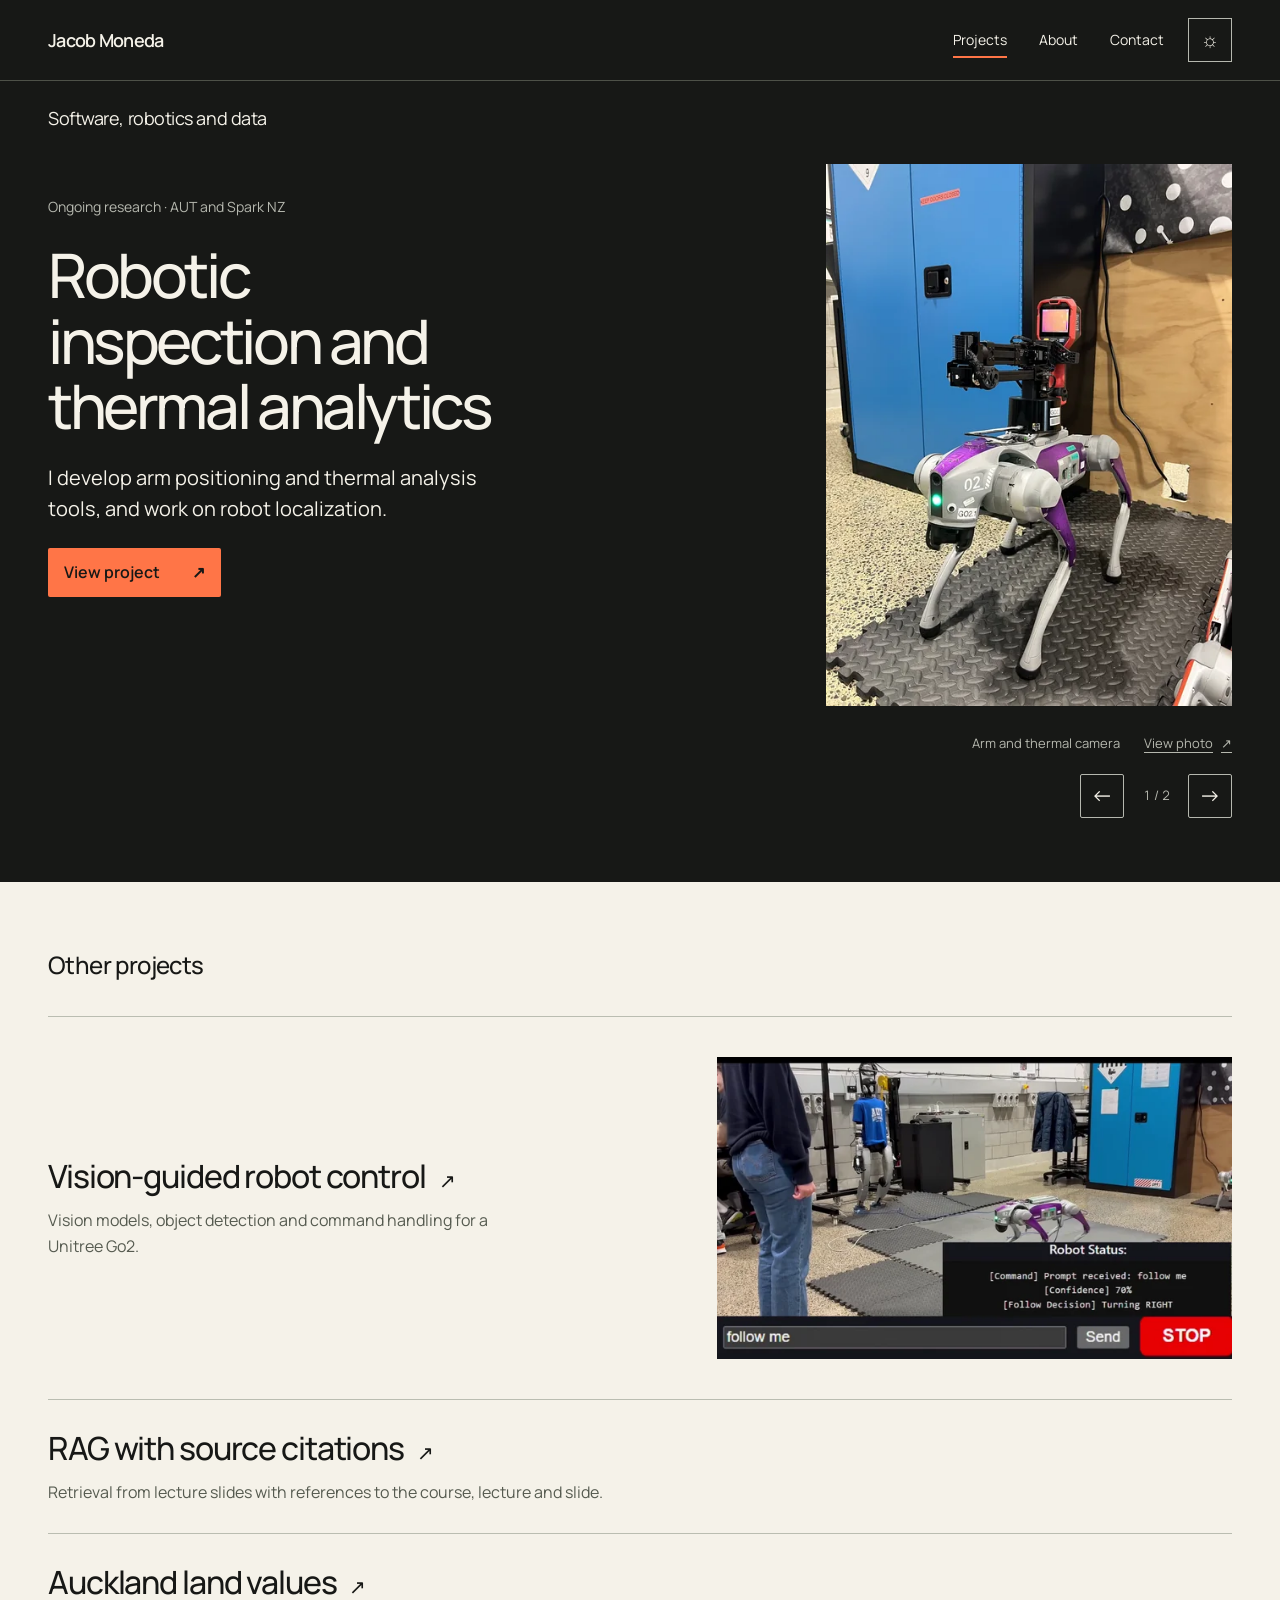
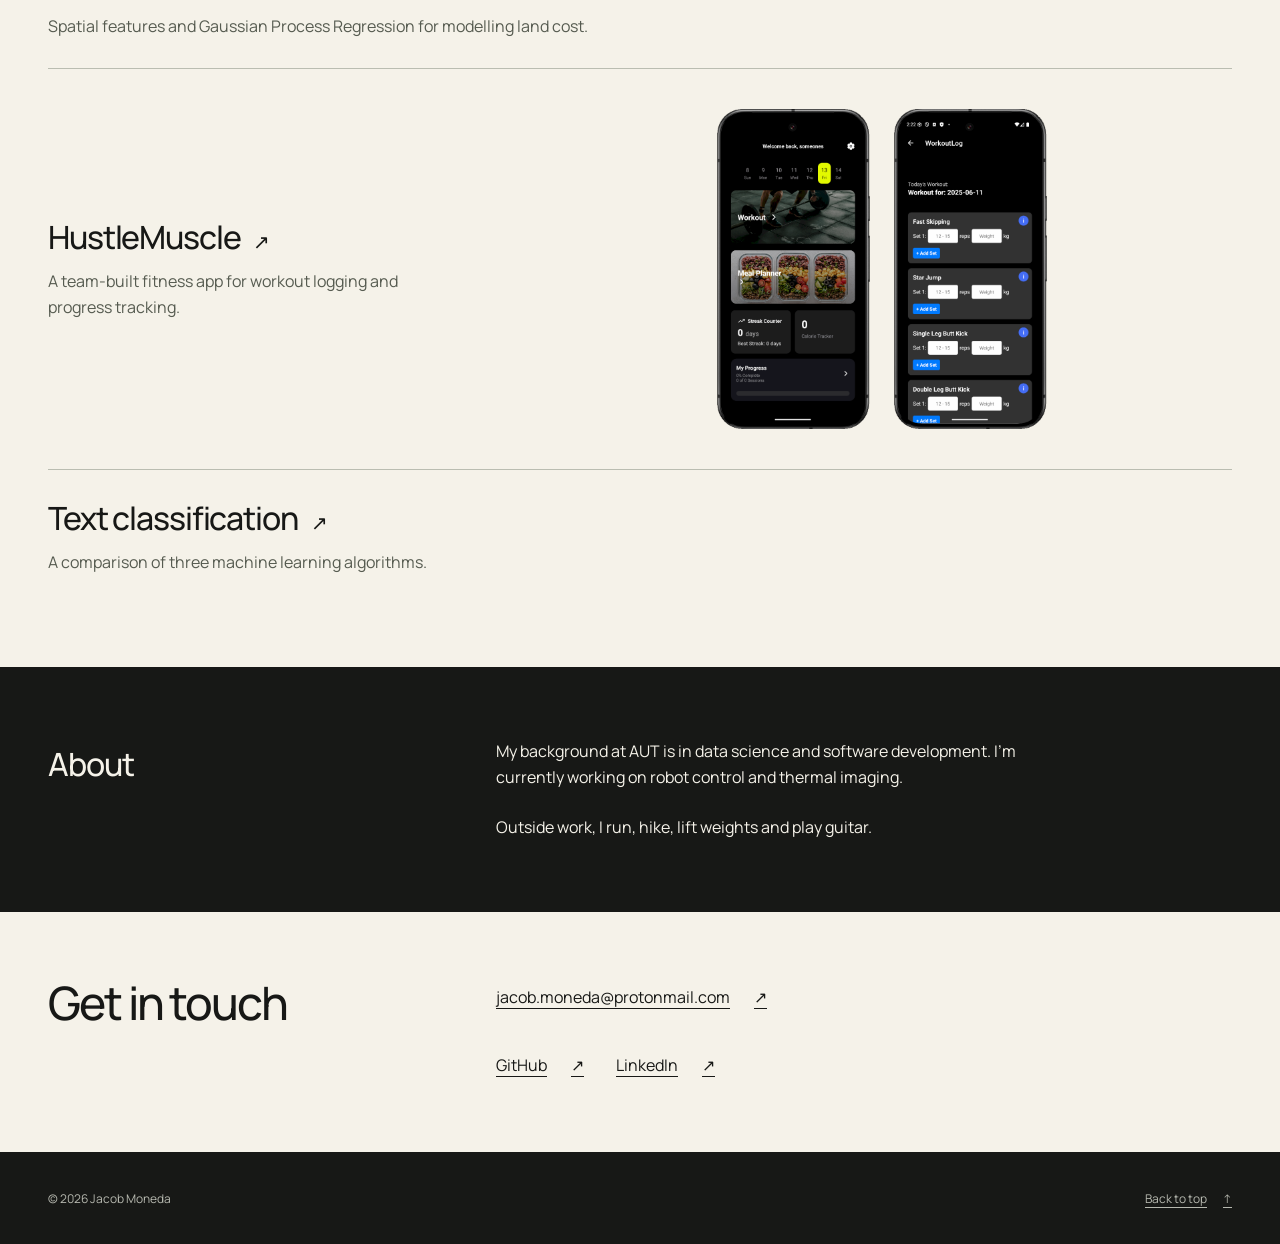
==== src/index.html @ bce5ed6e "major overhaul" ====
<!doctype html>
<html lang="en-NZ">
<head>
  <meta charset="utf-8">
  <meta name="viewport" content="width=device-width, initial-scale=1">
  <meta name="description" content="Selected projects by Jacob Moneda in software development, robotics, computer vision, AI and spatial data science.">
  <meta name="robots" content="noindex, nofollow">
  <meta name="theme-color" content="#171816">
  <meta property="og:title" content="Jacob Moneda — Selected projects">
  <meta property="og:description" content="Software, robotics, AI and data science. Projects and the engineering behind them.">
  <meta property="og:type" content="website">
  <title>Jacob Moneda | Software, Robotics and AI</title>
  <link rel="icon" href="favicon.svg" type="image/svg+xml">
  <link rel="preconnect" href="https://fonts.googleapis.com">
  <link rel="preconnect" href="https://fonts.gstatic.com" crossorigin>
  <link href="https://fonts.googleapis.com/css2?family=Manrope:wght@400;500;600;700&display=swap" rel="stylesheet">
  <link rel="stylesheet" href="styles.css?v=phase06-1">
  <script src="script.js?v=phase06-1" defer></script>
</head>
<body class="homepage">
  <a class="skip-link" href="#main">Skip to content</a>
  <header class="site-header"><div class="wrap header-inner">
    <a class="wordmark" href="#intro" aria-label="Jacob Moneda, back to introduction">Jacob Moneda</a>
    <nav aria-label="Main navigation"><a href="#projects" data-nav="projects" aria-current="location">Projects</a><a href="#about" data-nav="about">About</a><a href="#contact" data-nav="contact">Contact</a></nav>
  </div></header>
  <main id="main">
    <section class="intro wrap" id="intro" aria-labelledby="identity">
      <h1 class="sr-only" id="identity">Jacob Moneda</h1>
      <p class="intro-copy">Software, robotics and data</p>
    </section>
    <section id="projects" aria-labelledby="work-title">
      <h2 class="sr-only" id="work-title">Selected projects</h2>
      <article class="featured-project wrap" id="project-thermal-inspection" aria-labelledby="thermal-title">
        <div class="featured-copy">
          <p class="project-context">Ongoing research · AUT and Spark NZ</p>
          <h3 id="thermal-title">Robotic inspection and thermal analytics</h3>
          <p class="featured-description">I develop arm positioning and thermal analysis tools, and work on robot localization.</p>
          <a class="button" href="projects/thermal-inspection.html">View project <span aria-hidden="true">↗</span></a>
        </div>
        <div class="media-carousel featured-gallery" data-carousel role="region" aria-label="Robotic inspection media">
          <div class="carousel-slides" id="thermal-slides">
            <figure class="carousel-slide" data-slide data-slide-name="Inspection setup">
              <div class="carousel-frame"><img src="assets/images/thermal-setup-960.webp" srcset="assets/images/thermal-setup-480.webp 480w, assets/images/thermal-setup-960.webp 960w, assets/images/thermal-setup-1440.webp 1440w" sizes="(max-width: 720px) calc(100vw - 48px), 480px" width="960" height="1280" fetchpriority="high" decoding="async" draggable="false" alt="Unitree Go2 with an articulated arm holding a thermal camera in the lab"></div>
              <figcaption><span>Arm and thermal camera</span><a href="assets/images/thermal-setup-1440.webp">View photo <span aria-hidden="true">↗</span></a></figcaption>
            </figure>
            <figure class="carousel-slide" data-slide data-slide-name="Thermal image analysis">
              <div class="carousel-frame"><img src="assets/images/thermal-analysis.webp" width="816" height="630" loading="lazy" decoding="async" draggable="false" alt="Thermal processing app with temperature statistics, an RGB image and its thermal heatmap"></div>
              <figcaption><span>Thermal image analysis</span><a href="https://thermal-image-processing.streamlit.app/">Open app <span aria-hidden="true">↗</span></a></figcaption>
            </figure>
          </div>
          <div class="carousel-controls" data-carousel-controls hidden><button type="button" data-previous aria-label="Previous media" aria-controls="thermal-slides"><span aria-hidden="true">←</span></button><p data-position aria-live="polite" aria-atomic="true">1 / 2</p><button type="button" data-next aria-label="Next media" aria-controls="thermal-slides"><span aria-hidden="true">→</span></button></div>
        </div>
      </article>
      <section class="selected-list light-section" aria-labelledby="other-work-title"><div class="wrap">
        <h2 id="other-work-title">Other projects</h2>
        <article class="selected-project" id="project-robot-dog"><div><h3><a href="projects/robot-dog.html">Vision-guided robot control <span aria-hidden="true">↗</span></a></h3><p>Vision models, object detection and command handling for a Unitree Go2.</p></div><a class="project-thumbnail" href="projects/robot-dog.html" aria-label="View the robot control project"><img src="assets/images/go2-demo-640.webp" srcset="assets/images/go2-demo-640.webp 640w, assets/images/go2-demo-1280.webp 1280w" sizes="(max-width: 540px) calc(100vw - 48px), (max-width: 850px) 45vw, 540px" width="640" height="375" loading="lazy" decoding="async" alt="Go2 demonstration with the robot and command interface"></a></article>
        <article class="selected-project text-project" id="project-rag"><div><h3><a href="projects/citation-rag.html">RAG with source citations <span aria-hidden="true">↗</span></a></h3><p>Retrieval from lecture slides with references to the course, lecture and slide.</p></div></article>
        <article class="selected-project text-project" id="project-spatial-model"><div><h3><a href="projects/auckland-land-cost.html">Auckland land values <span aria-hidden="true">↗</span></a></h3><p>Spatial features and Gaussian Process Regression for modelling land cost.</p></div></article>
        <article class="selected-project" id="project-hustlemuscle"><div><h3><a href="projects/hustlemuscle.html">HustleMuscle <span aria-hidden="true">↗</span></a></h3><p>A team-built fitness app for workout logging and progress tracking.</p></div><a class="project-thumbnail phone-thumbnail" href="projects/hustlemuscle.html" aria-label="View the HustleMuscle project"><img src="assets/images/hustlemuscle-home.png" width="458" height="959" loading="lazy" decoding="async" alt="Home Screen in HustleMuscle"><img src="assets/images/hustlemuscle-workout.png" width="463" height="963" loading="lazy" decoding="async" alt="HustleMuscle workout logging screen"></a></article>
        <article class="selected-project text-project" id="project-text-classification"><div><h3><a href="projects/text-classification.html">Text classification <span aria-hidden="true">↗</span></a></h3><p>A comparison of three machine learning algorithms.</p></div></article>
      </div></section>
    </section>
    <section class="about wrap" id="about" aria-labelledby="about-title"><h2 id="about-title">About</h2><div class="about-copy"><p>My background at AUT is in data science and software development. I’m currently working on robot control and thermal imaging.</p><p>Outside work, I run, hike, lift weights and play guitar.</p></div></section>
    <section class="contact light-section" id="contact" aria-labelledby="contact-title"><div class="wrap contact-layout"><h2 id="contact-title">Get in touch</h2><div><a class="text-link contact-email" href="mailto:jacob.moneda@protonmail.com">jacob.moneda@protonmail.com <span aria-hidden="true">↗</span></a><div class="contact-links"><a class="text-link" href="https://github.com/jacobmoneda">GitHub <span aria-hidden="true">↗</span></a><a class="text-link" href="https://www.linkedin.com/in/jacob-moneda-236028252/">LinkedIn <span aria-hidden="true">↗</span></a></div></div></div></section>
  </main>
  <footer class="site-footer wrap"><p>© <span data-year>2026</span> Jacob Moneda</p><a href="#intro">Back to top <span aria-hidden="true">↑</span></a></footer>
</body>
</html>
---- src/styles.css ----
/* Working Exhibition: shared homepage and case-study system. */
:root { color-scheme:dark; --background:#171816; --text:#f5f2e9; --muted:#b6b8af; --surface:#22241f; --border:#4e5148; --accent:#ff7547; --content:1240px; --gutter:48px; --space-section:96px; --ease:cubic-bezier(.22,1,.36,1); --motion-feedback:160ms; --motion-media:200ms; }
:root[data-theme="light"] { color-scheme:light; --background:#f5f2e9; --text:#171816; --muted:#565b50; --surface:#fffdf7; --border:#babdb1; }
:root[data-theme="light"] .light-section { --background:#e8e5dc; --surface:#f5f2e9; }
* { box-sizing:border-box; }
html { scroll-behavior:smooth; scroll-padding-top:104px; }
body { margin:0; background:var(--background); color:var(--text); font-family:'Manrope','Segoe UI',sans-serif; font-size:16px; line-height:1.6; -webkit-font-smoothing:antialiased; }
h1,h2,h3,p,figure,ul,dl,dd { margin:0; }
h1,h2,h3 { font-weight:500; text-wrap:balance; }
p { text-wrap:pretty; }
a { color:inherit; text-decoration-thickness:1px; text-underline-offset:.3em; }
a,button,summary { -webkit-tap-highlight-color:transparent; }
a:focus-visible,button:focus-visible,summary:focus-visible { outline:2px solid currentColor; outline-offset:6px; }
::selection { background:var(--accent); color:#171816; }
img,video { display:block; max-width:100%; height:auto; }
.wrap { width:min(calc(100% - var(--gutter) * 2),var(--content)); margin-inline:auto; }
.sr-only { position:absolute; width:1px; height:1px; padding:0; margin:-1px; overflow:hidden; clip-path:inset(50%); white-space:nowrap; border:0; }
.skip-link { position:fixed; inset:16px auto auto 16px; z-index:100; padding:12px 16px; background:var(--text); color:var(--background); transform:translateY(-200%); }
.skip-link:focus { transform:none; }
.site-header { position:sticky; top:0; z-index:20; background:var(--background); border-bottom:1px solid var(--border); }
.header-inner { min-height:80px; display:flex; align-items:center; justify-content:space-between; gap:24px; }
.site-header.is-compact .header-inner { min-height:56px; }
.wordmark { font-size:18px; font-weight:600; letter-spacing:-.04em; text-decoration:none; }
.header-actions { display:flex; align-items:center; gap:24px; margin-inline-start:auto; }
.site-header nav { display:flex; gap:32px; }
.site-header nav a { position:relative; display:inline-flex; min-height:44px; align-items:center; font-size:14px; text-decoration:none; }
.theme-toggle { display:inline-flex; width:44px; height:44px; align-items:center; justify-content:center; padding:0; border:1px solid var(--border); background:transparent; color:var(--text); font:inherit; cursor:pointer; transition:transform var(--motion-feedback) var(--ease); }
@media (hover:hover) and (pointer:fine) { .theme-toggle:hover { background:var(--surface); } }
.theme-toggle span { font-size:20px; line-height:1; }
.site-header nav a::after { content:''; position:absolute; inset:auto 0 4px; height:2px; background:currentColor; transform:scaleX(0); transform-origin:left; transition:transform var(--motion-feedback) var(--ease); }
@media (hover:hover) and (pointer:fine) { .site-header nav a:hover::after { transform:scaleX(1); } }
.site-header nav a[aria-current]::after { background:var(--accent); transform:scaleX(1); }
.intro { display:grid; grid-template-columns:1.5fr 1fr; gap:80px; padding-block:48px; align-items:end; }
.intro-copy { max-width:42ch; font-size:24px; line-height:1.4; letter-spacing:-.025em; }
.intro-context { max-width:38ch; justify-self:end; color:var(--muted); font-size:14px; }
.eyebrow { font-size:12px; line-height:1.5; font-weight:500; letter-spacing:.08em; text-transform:uppercase; }
.muted { color:var(--muted); }
.work-index { display:flex; gap:24px; align-items:center; justify-content:space-between; padding-block:16px; border-top:1px solid var(--border); border-bottom:1px solid var(--border); }
.project-jumps { display:flex; flex-wrap:wrap; gap:8px 24px; }
.project-jumps a { display:inline-flex; align-items:center; min-height:44px; color:var(--muted); font-size:12px; text-decoration:none; }
@media (hover:hover) and (pointer:fine) { .project-jumps a:hover { color:var(--text); text-decoration:underline; } }
.exhibit { padding-block:var(--space-section); }
.exhibit-lead { padding-top:48px; }
.exhibit-heading { display:flex; justify-content:space-between; align-items:end; gap:40px; margin-bottom:40px; }
.display { font-size:clamp(2.5rem,6.2vw,5.5rem); line-height:1.02; letter-spacing:-.055em; }
.section-display { font-size:clamp(2.125rem,4.7vw,3.75rem); line-height:1.08; letter-spacing:-.05em; }
.exhibit-heading h3,.exhibit-text h3 { margin-top:24px; }
.exhibit h3 a { text-decoration:none; }
@media (hover:hover) and (pointer:fine) { .exhibit h3 a:hover { text-decoration:underline; text-decoration-thickness:2px; text-underline-offset:.1em; } }
.project-role { font-size:14px; line-height:1.6; }
.exhibit-heading > .project-role { padding-bottom:8px; max-width:28ch; }
.media-placeholder { display:flex; flex-direction:column; justify-content:space-between; min-width:0; min-height:320px; background:var(--surface); color:var(--text); border:1px solid var(--border); }
.media-label { display:flex; flex:1; flex-direction:column; justify-content:center; align-items:flex-start; gap:24px; padding:48px; }
.media-label > .eyebrow { color:var(--muted); }
.media-label > p { font-size:36px; line-height:1.15; letter-spacing:-.04em; }
.media-label > .muted { font-size:14px; max-width:35ch; }
.media-wide { min-height:400px; }
.media-wide .media-label { align-items:center; text-align:center; }
figcaption { display:flex; flex-wrap:wrap; justify-content:space-between; gap:8px 24px; font-size:12px; color:var(--muted); padding:16px 24px; border-top:1px solid var(--border); }
.exhibit-description { display:grid; grid-template-columns:1.1fr 1fr; gap:80px; margin-top:32px; }
.project-summary { font-size:24px; line-height:1.4; letter-spacing:-.025em; max-width:42ch; }
.contribution { color:var(--muted); max-width:58ch; }
.contribution > span { display:block; color:var(--text); margin-bottom:8px; font-size:12px; letter-spacing:.08em; text-transform:uppercase; }
.button { display:inline-flex; align-items:center; justify-content:space-between; gap:32px; min-height:48px; padding:12px 16px; margin-top:24px; background:var(--accent); color:#171816; border:0; border-radius:2px; text-decoration:none; font-size:16px; font-weight:600; transition:transform var(--motion-feedback) var(--ease); }
@media (hover:hover) and (pointer:fine) { .button:hover { background:#ff936e; } }
.button:active { transform:translateY(1px); }
.button:focus-visible { outline-color:var(--text); }
.text-link { display:inline-flex; align-items:center; min-height:44px; gap:24px; font-size:16px; }
.text-link span,.button span { transition:transform var(--motion-feedback) var(--ease); }
@media (hover:hover) and (pointer:fine) { .text-link:hover span,.button:hover span { transform:translate(2px,-2px); } }
.exhibit-description .text-link,.exhibit-text .text-link { margin-top:24px; }
.light-section { color-scheme:light; --background:#f5f2e9; --text:#171816; --muted:#565b50; --surface:#e8e5dc; --border:#babdb1; background:var(--background); color:var(--text); }
.exhibit-split { display:grid; grid-template-columns:1fr 1fr; gap:80px; align-items:stretch; }
.exhibit-text .project-summary { margin-top:32px; font-size:20px; }
.exhibit-text .project-role { margin-top:24px; color:var(--muted); }
.exhibit-text .contribution { margin-top:32px; }
.media-tall { min-height:480px; }
.media-pair { display:grid; grid-template-columns:1.15fr 1fr; gap:24px; }
/* Authentic media keeps its full frame; controls do not cover the command UI. */
.project-media { min-width:0; background:transparent; }
.project-media img { width:100%; }
.image-link { display:block; }
.image-link:focus-visible { outline-offset:-4px; }
.video-stage { position:relative; aspect-ratio:1916 / 1124; background:#171816; }
.video-stage > img { width:100%; height:100%; object-fit:contain; }
.video-stage iframe { position:absolute; inset:0; width:100%; height:100%; border:0; }
.demo-media figcaption { display:block; padding:0; border:0; font-size:13px; }
.video-controls { display:flex; flex-wrap:wrap; align-items:center; justify-content:space-between; gap:16px; padding:16px 0; border-bottom:1px solid var(--border); }
.video-play { display:inline-flex; align-items:center; gap:12px; min-height:48px; padding:12px 16px; border:0; border-radius:2px; background:var(--accent); color:#171816; font:600 14px/1.5 'Manrope','Segoe UI',sans-serif; text-decoration:none; cursor:pointer; }
@media (hover:hover) and (pointer:fine) { .video-play:hover { background:#ff936e; } }
.video-play:focus-visible { outline:2px solid var(--text); outline-offset:5px; }
.video-chapters { display:flex; flex-wrap:wrap; gap:0 24px; padding-top:4px; }
.video-chapters a,.video-chapters button { display:inline-flex; flex-wrap:wrap; align-items:center; gap:8px; min-height:44px; padding:8px 0; border:0; background:transparent; color:var(--text); font:inherit; text-decoration:underline; text-underline-offset:5px; cursor:pointer; }
.video-chapters span { color:var(--muted); font-size:12px; }
.video-chapters button[aria-pressed="true"] { text-decoration-color:var(--accent); text-decoration-thickness:3px; }
.video-fallback { display:flex; flex-wrap:wrap; align-items:center; justify-content:space-between; gap:0 16px; }
.video-fallback a { display:inline-flex; align-items:center; min-height:44px; }
.thermal-media { grid-template-columns:minmax(0,5fr) minmax(0,6fr); align-items:start; gap:8.333%; }
.thermal-media .setup-media { max-width:460px; }
.thermal-media .analysis-media { margin-top:96px; }
.thermal-media figcaption { padding:16px 0; font-size:13px; }
.thermal-media figcaption p { flex-basis:100%; margin-top:8px; font-size:16px; line-height:1.6; max-width:46ch; }
.case-copy .project-media { margin-top:32px; }
.case-media-stack .setup-media { max-width:520px; }
.further { padding-block:64px 96px; }
.further h3 { margin-bottom:24px; }
.work-row { display:grid; grid-template-columns:1.5fr 1fr 24px; align-items:baseline; gap:24px; padding-block:24px; border-top:1px solid var(--border); text-decoration:none; }
.work-row:last-child { border-bottom:1px solid var(--border); }
.work-row-title { font-size:30px; letter-spacing:-.035em; }
.work-row > span:nth-child(2) { font-size:14px; color:var(--muted); }
@media (hover:hover) and (pointer:fine) { .work-row:hover .work-row-title { text-decoration:underline; text-decoration-thickness:1px; } }
.about { display:grid; grid-template-columns:1fr 1fr; gap:80px; padding-block:64px 96px; border-top:1px solid var(--border); }
.about h2 { margin-top:24px; }
.about-copy > * + * { margin-top:24px; }
.education { padding-block:24px; border-top:1px solid var(--border); border-bottom:1px solid var(--border); }
.education dt { font-size:12px; text-transform:uppercase; letter-spacing:.08em; margin-bottom:8px; }
.education dd { color:var(--muted); }
.contact { padding-block:80px 48px; }
.contact-grid { display:grid; grid-template-columns:1.5fr 1fr; gap:64px; margin-top:32px; align-items:start; }
.contact-grid h2 { font-size:72px; }
.contact-grid p { max-width:36ch; }
.email-address { margin-top:16px; font-size:14px; overflow-wrap:anywhere; }
.contact-links { display:flex; flex-wrap:wrap; gap:32px; margin-top:64px; }
.site-footer { display:flex; justify-content:space-between; align-items:center; gap:24px; padding-block:24px; color:var(--muted); font-size:12px; }
.site-footer a { display:inline-flex; align-items:center; min-height:44px; gap:16px; }
/* Project pages. */
.case-hero { padding-block:48px 64px; }
.back-link { margin-bottom:40px; }
.case-hero h1 { max-width:16ch; margin-block:24px 32px; font-size:72px; line-height:1.05; letter-spacing:-.06em; }
.case-deck { max-width:55ch; font-size:24px; color:var(--muted); }
.case-meta { display:flex; flex-wrap:wrap; gap:24px 64px; margin-top:40px; }
.case-meta dt { color:var(--muted); font-size:12px; text-transform:uppercase; letter-spacing:.08em; margin-bottom:8px; }
.case-meta dd { max-width:35ch; font-size:14px; }
.case-body { padding-block:64px 80px; }
.case-grid { display:grid; grid-template-columns:1fr 2.3fr; gap:80px; }
.case-contents { align-self:start; position:sticky; top:112px; }
.case-contents p { margin-bottom:16px; }
.case-contents a { display:block; padding-block:12px; color:var(--muted); font-size:14px; }
.case-copy { min-width:0; }
.case-copy section + section { margin-top:64px; padding-top:40px; border-top:1px solid var(--border); }
.case-copy h2 { font-size:30px; line-height:1.2; letter-spacing:-.035em; margin-bottom:24px; }
.case-copy p,.case-copy li { max-width:65ch; }
.case-copy p + p,.case-copy ul { margin-top:16px; }
.case-copy ul { padding-inline-start:24px; }
.case-copy li + li { margin-top:12px; }
.case-copy .media-placeholder { margin-top:32px; min-height:240px; }
.case-copy .media-label > p { font-size:24px; }
.case-note { color:var(--muted); font-size:14px; }
.case-next { display:flex; justify-content:space-between; align-items:end; gap:32px; padding-block:64px; }
.case-next h2 { margin-top:16px; font-size:36px; letter-spacing:-.035em; }
.case-next h2 a { text-decoration:none; }
@media (hover:hover) and (pointer:fine) { .case-next h2 a:hover { text-decoration:underline; } }
@media (max-width:1050px) {
  :root { --gutter:32px; }
  .intro,.exhibit-description,.exhibit-split,.about,.case-grid { gap:40px; }
  .work-index { align-items:start; flex-direction:column; gap:8px; }
  .media-label { padding:32px; }
  .contact-grid { grid-template-columns:1fr 1fr; gap:40px; }
  .contact-grid h2 { font-size:60px; }
}
@media (max-width:720px) {
  :root { --gutter:24px; --space-section:64px; }
  html { scroll-padding-top:100px; }
  .header-inner { min-height:72px; gap:16px; } .header-actions { gap:16px; } .site-header nav { gap:16px; } .wordmark { font-size:16px; }
  .site-header.is-compact .header-inner { min-height:56px; }
  .intro { grid-template-columns:1fr; gap:24px; padding-block:32px; }
  .intro-copy { font-size:20px; } .intro-context { justify-self:start; max-width:48ch; } .desktop-break { display:none; }
  .exhibit-heading { display:block; margin-bottom:32px; } .exhibit-heading > .project-role { margin-top:24px; max-width:none; }
  .exhibit-description,.exhibit-split,.media-pair,.about,.contact-grid,.case-grid { grid-template-columns:1fr; gap:32px; }
  .project-summary,.case-deck { font-size:20px; }
  .media-wide,.media-tall { min-height:320px; } .media-label { padding:32px 24px; } .media-label > p { font-size:30px; }
  .work-row { grid-template-columns:1fr 24px; gap:8px 16px; } .work-row > span:nth-child(2) { grid-row:2; } .work-row > span:last-child { grid-column:2; grid-row:1; } .work-row-title { font-size:24px; }
  .further,.about { padding-block:48px 64px; } .contact { padding-block:64px 32px; } .contact-grid h2 { font-size:60px; } .contact-links { margin-top:40px; }
  .case-hero h1 { font-size:48px; } .case-contents { position:static; display:flex; flex-wrap:wrap; gap:0 24px; } .case-contents p { flex-basis:100%; margin-bottom:8px; }
  .case-copy section + section { margin-top:40px; padding-top:32px; } .case-next { align-items:start; flex-direction:column; padding-block:48px; }
}
@media (max-width:420px) {
  :root { --gutter:16px; } .header-inner { flex-wrap:wrap; gap:0 16px; padding-block:12px; } .site-header nav { gap:24px; }
  .site-header.is-compact .header-inner { flex-wrap:nowrap; gap:12px; padding-block:4px; } .site-header.is-compact .header-actions { gap:8px; } .site-header.is-compact nav { gap:8px; } .site-header.is-compact nav a { min-height:40px; font-size:12px; } .site-header.is-compact .theme-toggle { width:40px; height:40px; } .site-header.is-compact .wordmark { font-size:14px; }
  .contact-grid h2,.case-hero h1 { font-size:36px; } .project-jumps { column-gap:16px; } .site-footer { align-items:start; flex-direction:column; gap:8px; }
}
/* Phase 04 refinement: one research feature, a manual media gallery and a visible project list. */
[hidden] { display:none !important; }
.homepage .intro { display:block; padding-block:24px; }
.homepage .intro-copy { font-size:18px; line-height:1.5; }
.featured-project { display:grid; grid-template-columns:minmax(0,5.5fr) minmax(0,6.5fr); gap:64px; align-items:start; padding-block:8px 64px; }
.featured-copy { min-width:0; padding-top:32px; }
.project-context { font-size:14px; color:var(--muted); margin-bottom:24px; }
.featured-copy h3 { max-width:17ch; font-size:clamp(2.75rem,4.8vw,4.5rem); line-height:1.06; letter-spacing:-.055em; }
.featured-description { max-width:37ch; margin-top:24px; font-size:20px; line-height:1.55; }
.featured-copy .button { margin-top:24px; }
.media-carousel { min-width:0; }
.media-carousel:focus-visible { outline:2px solid var(--text); outline-offset:8px; }
.carousel-slide { min-width:0; margin:0; }
.carousel-slide + .carousel-slide { margin-top:40px; }
.is-ready .carousel-slide { margin:0; }
.carousel-frame { display:flex; align-items:center; justify-content:center; aspect-ratio:1.12; }
.carousel-frame img,.carousel-frame video { width:100%; height:100%; object-fit:contain; }
.featured-gallery .carousel-frame img { object-position:right center; }
.carousel-frame { touch-action:pan-y pinch-zoom; }
.carousel-frame img { user-select:none; -webkit-user-drag:none; }
.media-carousel .carousel-slide > figcaption { padding:16px 0 0; border:0; font-size:13px; align-items:baseline; }
.featured-gallery .carousel-slide > figcaption { justify-content:flex-end; }
.media-carousel figcaption a { display:inline-flex; align-items:center; min-height:44px; gap:8px; }
.carousel-controls { display:flex; align-items:center; justify-content:flex-end; gap:16px; margin-top:8px; }
.carousel-controls button { display:inline-flex; align-items:center; justify-content:center; width:44px; height:44px; padding:0; border:1px solid var(--border); border-radius:2px; background:transparent; color:var(--text); font:inherit; font-size:22px; cursor:pointer; }
@media (hover:hover) and (pointer:fine) { .carousel-controls button:hover { background:var(--surface); } }
.carousel-controls [data-position] { min-width:4ch; color:var(--muted); font-size:13px; text-align:center; font-variant-numeric:tabular-nums; }
.selected-list { padding-block:64px; }
.selected-list h2 { font-size:24px; letter-spacing:-.025em; margin-bottom:32px; }
.selected-project { display:grid; grid-template-columns:minmax(0,1fr) minmax(0,.85fr); align-items:center; gap:64px; padding-block:40px; border-top:1px solid var(--border); }
.selected-project h3 { font-size:clamp(1.5rem,2.5vw,2rem); letter-spacing:-.035em; line-height:1.25; }
.selected-project h3 a { display:inline; text-decoration:none; }
@media (hover:hover) and (pointer:fine) { .selected-project h3 a:hover { text-decoration:underline; } }
.selected-project h3 span { font-size:20px; margin-inline-start:8px; white-space:nowrap; }
.selected-project p { max-width:48ch; margin-top:12px; color:var(--muted); }
.selected-project.text-project { display:block; padding-block:28px; }
.selected-project.text-project p { max-width:65ch; }
.project-thumbnail { display:block; }
.project-thumbnail img { width:100%; height:auto; }
.phone-thumbnail { display:flex; align-items:start; gap:24px; width:fit-content; max-width:100%; }
.phone-thumbnail img { width:auto; height:320px; max-width:calc(50% - 12px); object-fit:contain; object-position:top; }
.homepage .about { grid-template-columns:1fr 2fr; border:0; padding-block:72px; }
.homepage .about h2 { margin:0; font-size:32px; letter-spacing:-.035em; }
.homepage .about-copy { max-width:57ch; }
.homepage .contact { padding-block:64px; }
.contact-layout { display:grid; grid-template-columns:1fr 2fr; gap:80px; }
.contact-layout h2 { font-size:clamp(2rem,3.6vw,3rem); letter-spacing:-.045em; line-height:1.15; }
.contact-email { overflow-wrap:anywhere; }
.homepage .contact-links { margin-top:24px; }
.case-gallery { margin-block:32px; }
.case-gallery > .carousel-controls { margin-block:0 16px; }
.case-gallery .carousel-frame { aspect-ratio:1916 / 1124; }
.case-copy .case-gallery .project-media { margin-top:0; }
.case-gallery .demo-media figcaption { display:block; }
.app-screens { display:grid; grid-template-columns:1fr 1fr; gap:32px; align-items:start; margin-top:32px; }
.app-screens .project-media { margin-top:0; }
.app-screens img { max-height:600px; object-fit:contain; }
.app-screens figcaption { border:0; padding-inline:0; }
@media (max-width:1050px) {
  .featured-project { gap:40px; }
  .featured-copy h3 { font-size:clamp(2.75rem,5vw,3.5rem); }
  .featured-description { font-size:18px; }
}
@media (max-width:850px) {
  .featured-project { grid-template-columns:1fr; gap:32px; padding-block:8px 64px; }
  .featured-copy { padding-top:0; }
  .featured-copy h3 { max-width:22ch; }
  .featured-description { max-width:55ch; margin-top:24px; }
  .featured-copy .button { margin-top:24px; }
  .featured-gallery { width:100%; max-width:680px; justify-self:center; }
  .featured-gallery .carousel-frame img { object-position:center; }
  .carousel-frame { aspect-ratio:1.12; }
  .selected-project { gap:40px; grid-template-columns:minmax(0,1fr) minmax(0,1fr); }
  .phone-thumbnail { gap:16px; }
  .phone-thumbnail img { height:280px; max-width:calc(50% - 8px); }
  .contact-layout { grid-template-columns:1fr; gap:24px; }
}
@media (max-width:540px) {
  .header-inner { flex-wrap:wrap; gap:8px 16px; padding-block:12px; }
  .header-actions { gap:12px; flex-wrap:wrap; }
  .site-header nav { gap:20px; }
  .site-header.is-compact .header-inner { flex-wrap:wrap; }
  .homepage .intro { padding-block:24px; }
  .homepage .intro-copy { font-size:16px; }
  .featured-copy h3 { font-size:clamp(2.25rem,9vw,3rem); }
  .project-context { font-size:13px; margin-bottom:16px; }
  .featured-description { font-size:18px; }
  .carousel-frame { aspect-ratio:1; }
  .selected-list { padding-block:48px; }
  .selected-project { grid-template-columns:1fr; gap:20px; padding-block:28px; }
  .project-thumbnail { width:100%; max-width:480px; }
  .phone-thumbnail { width:fit-content; max-width:100%; }
  .phone-thumbnail img { height:280px; }
  .homepage .about,.homepage .contact { padding-block:48px; }
  .homepage .about { grid-template-columns:1fr; gap:24px; }
  .app-screens { gap:24px; }
  .contact-email { gap:12px; }
}
@media (min-width:361px) and (max-width:420px) { :root { --gutter:24px; } }
/* Phase 05: visible controls and immediate, restrained press feedback. */
.carousel-controls button,.theme-toggle { border-color:var(--muted); transition:transform var(--motion-feedback) var(--ease); }
.carousel-controls button:active,.theme-toggle:active { background:var(--text); color:var(--background); }
.video-play:active { background:#ff936e; }
.video-chapters button:active { text-decoration-thickness:3px; }
.project-thumbnail:focus-visible { outline-offset:6px; }
@media (hover:hover) and (pointer:fine) {
  .selected-project:has(.project-thumbnail:hover) h3 a { text-decoration:underline; }
  .project-thumbnail:hover { outline:1px solid var(--muted); outline-offset:6px; }
}
@media (prefers-reduced-motion:reduce) {
  .button:active,.text-link:hover span,.button:hover span { transform:none; }
}
/* Phase 06: media continuity only; captions and controls update immediately. */
.carousel-slides { position:relative; }
.carousel-slide.is-leaving { position:absolute; inset-block-start:0; inset-inline:0; pointer-events:none; }
.carousel-slide.is-leaving > figcaption { visibility:hidden; }
.is-animated .carousel-slide > :is(.carousel-frame,.video-stage) { opacity:0; transition:opacity var(--motion-media) var(--ease); }
.is-animated .carousel-slide.is-current > :is(.carousel-frame,.video-stage) { opacity:1; }
.selected-project h3 a > span,.case-next h2 a > span { display:inline-block; transition:transform var(--motion-feedback) var(--ease); }
.video-play { transition:transform var(--motion-feedback) var(--ease); }
:is(.button,.video-play,.theme-toggle,.carousel-controls button):active { transform:translateY(1px); }
.selected-project h3 a:focus-visible,.case-next h2 a:focus-visible { text-decoration:underline; }
.site-header nav a[aria-current]::after { transition:none; }
@media (hover:hover) and (pointer:fine) {
  .selected-project h3 a:hover > span,.selected-project:has(.project-thumbnail:hover) h3 a > span,.case-next h2 a:hover > span { transform:translate(2px,-2px); }
}
/* Focus and keyboard navigation never wait for decorative feedback. */
:root[data-input="keyboard"] { scroll-behavior:auto; }
:root[data-input="keyboard"] *, :root[data-input="keyboard"] *::before, :root[data-input="keyboard"] *::after { transition:none !important; }
:root[data-input="keyboard"] :is(.button,.video-play,.theme-toggle,.carousel-controls button):active,
:root[data-input="keyboard"] :is(.button,.text-link,.selected-project h3 a,.case-next h2 a) > span { transform:none; }
@media (prefers-reduced-motion:reduce) {
  :is(.button,.video-play,.theme-toggle,.carousel-controls button):active,
  :is(.button,.text-link,.selected-project h3 a,.case-next h2 a) > span { transform:none !important; }
  .is-animated .carousel-slide.is-leaving { display:none; }
  .is-animated .carousel-slide.is-current > :is(.carousel-frame,.video-stage) { opacity:1; }
}
@media (max-height:500px) { .site-header,.case-contents { position:static; } html { scroll-padding-top:24px; } }
@media (prefers-reduced-motion:reduce) { html { scroll-behavior:auto; } *,*::before,*::after { transition:none !important; animation:none !important; } }
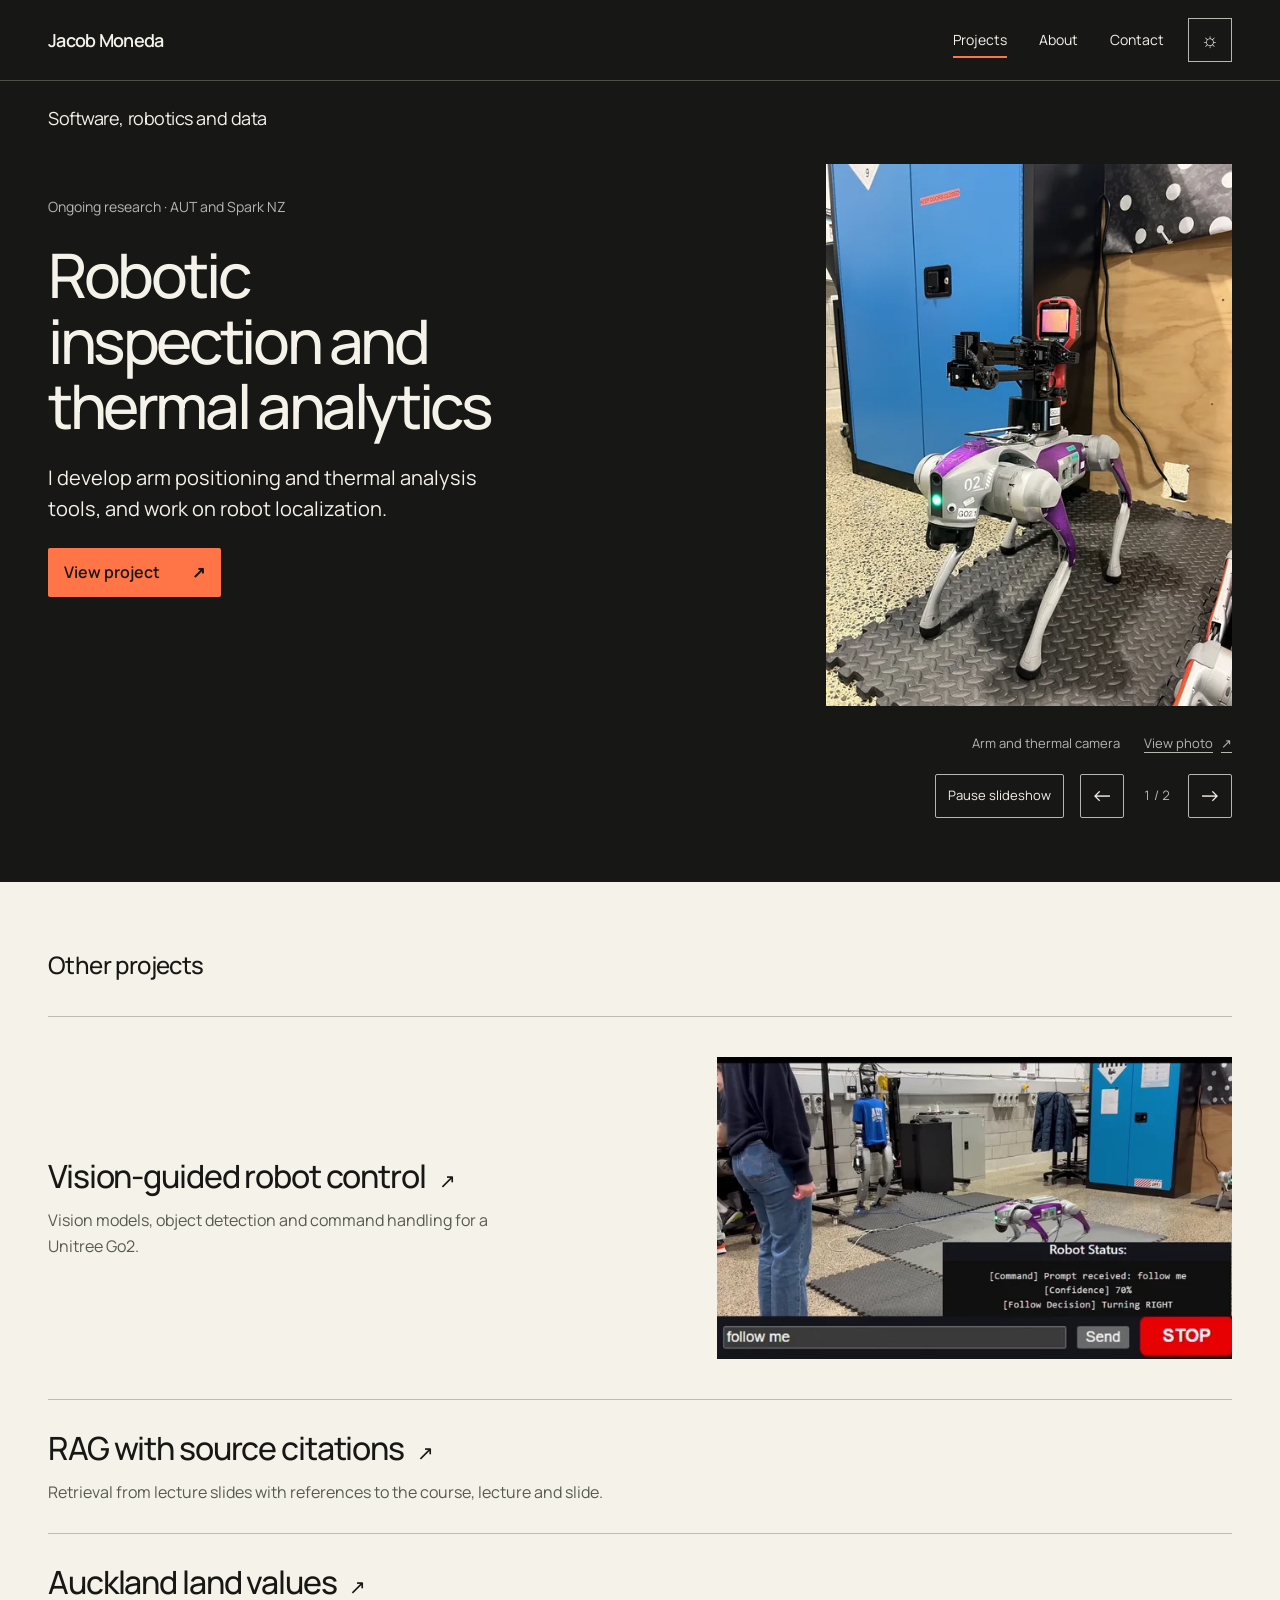
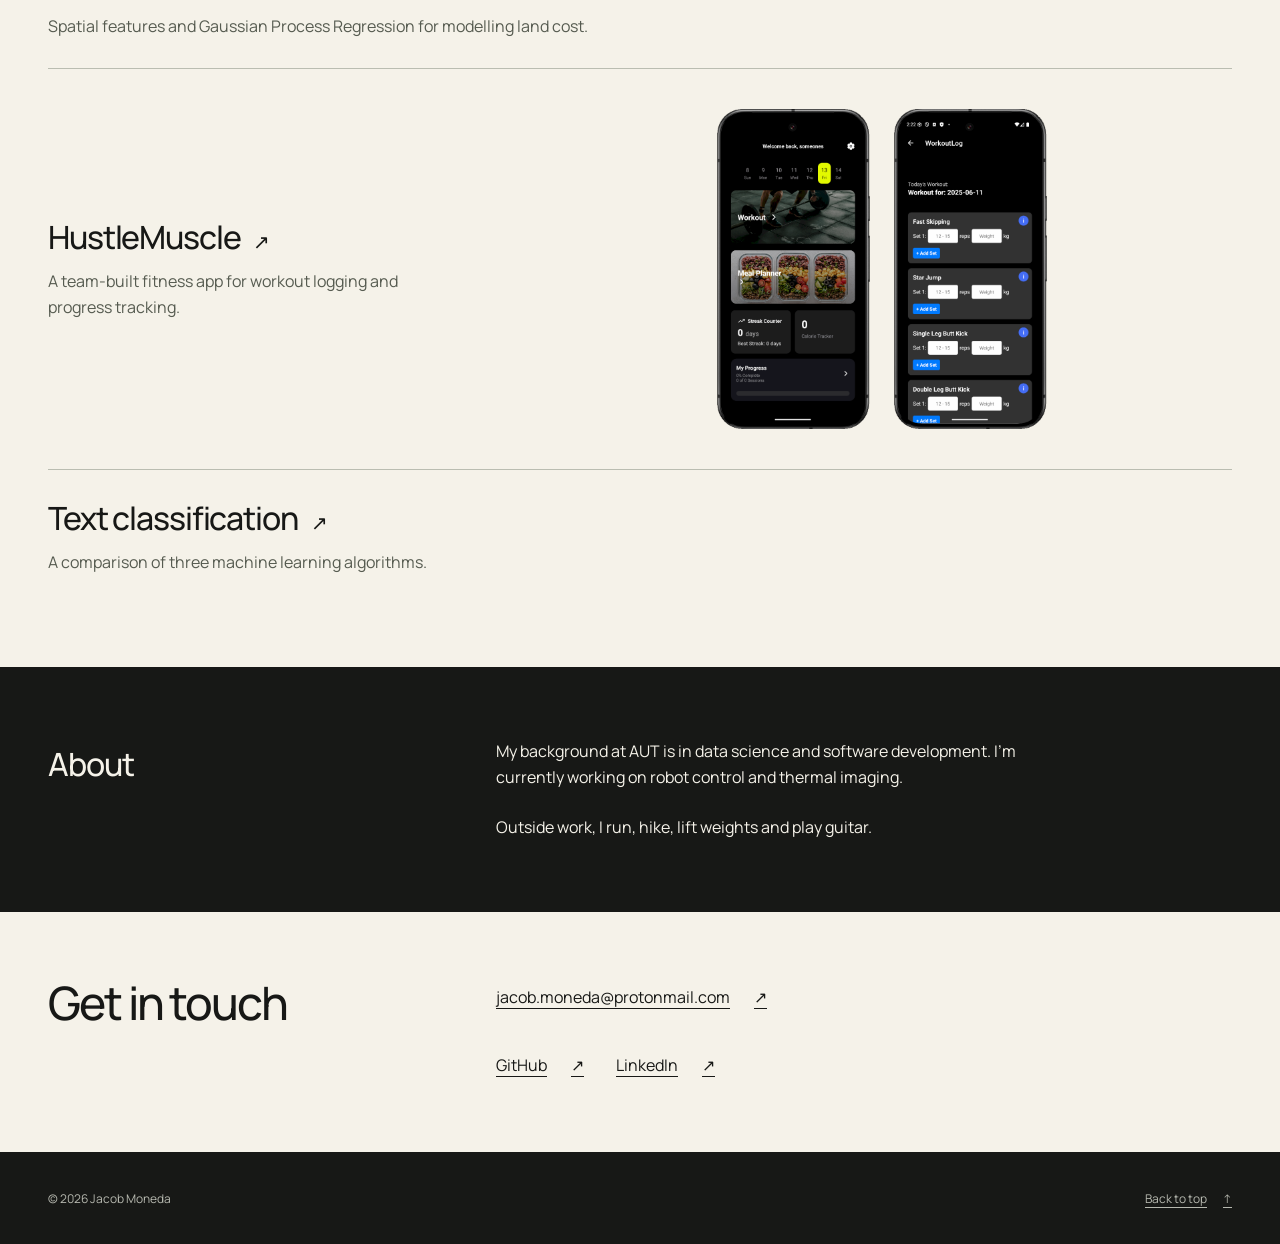
==== commit a1d0b717: "phase 9" ====
--- a/src/index.html
+++ b/src/index.html
@@ -14,8 +14,8 @@
   <link rel="preconnect" href="https://fonts.googleapis.com">
   <link rel="preconnect" href="https://fonts.gstatic.com" crossorigin>
   <link href="https://fonts.googleapis.com/css2?family=Manrope:wght@400;500;600;700&display=swap" rel="stylesheet">
-  <link rel="stylesheet" href="styles.css?v=phase06-1">
-  <script src="script.js?v=phase06-1" defer></script>
+  <link rel="stylesheet" href="styles.css?v=phase10-1">
+  <script src="script.js?v=phase10-1" defer></script>
 </head>
 <body class="homepage">
   <a class="skip-link" href="#main">Skip to content</a>
@@ -37,7 +37,8 @@
           <p class="featured-description">I develop arm positioning and thermal analysis tools, and work on robot localization.</p>
           <a class="button" href="projects/thermal-inspection.html">View project <span aria-hidden="true">↗</span></a>
         </div>
-        <div class="media-carousel featured-gallery" data-carousel role="region" aria-label="Robotic inspection media">
+        <div class="media-carousel featured-gallery" data-carousel data-auto-rotate role="region" aria-label="Robotic inspection media">
+          <button class="carousel-rotation" type="button" data-rotation aria-controls="thermal-slides" hidden>Pause slideshow</button>
           <div class="carousel-slides" id="thermal-slides">
             <figure class="carousel-slide" data-slide data-slide-name="Inspection setup">
               <div class="carousel-frame"><img src="assets/images/thermal-setup-960.webp" srcset="assets/images/thermal-setup-480.webp 480w, assets/images/thermal-setup-960.webp 960w, assets/images/thermal-setup-1440.webp 1440w" sizes="(max-width: 720px) calc(100vw - 48px), 480px" width="960" height="1280" fetchpriority="high" decoding="async" draggable="false" alt="Unitree Go2 with an articulated arm holding a thermal camera in the lab"></div>
--- a/src/styles.css
+++ b/src/styles.css
@@ -25,7 +25,6 @@
 .site-header nav { display:flex; gap:32px; }
 .site-header nav a { position:relative; display:inline-flex; min-height:44px; align-items:center; font-size:14px; text-decoration:none; }
 .theme-toggle { display:inline-flex; width:44px; height:44px; align-items:center; justify-content:center; padding:0; border:1px solid var(--border); background:transparent; color:var(--text); font:inherit; cursor:pointer; transition:transform var(--motion-feedback) var(--ease); }
-@media (hover:hover) and (pointer:fine) { .theme-toggle:hover { background:var(--surface); } }
 .theme-toggle span { font-size:20px; line-height:1; }
 .site-header nav a::after { content:''; position:absolute; inset:auto 0 4px; height:2px; background:currentColor; transform:scaleX(0); transform-origin:left; transition:transform var(--motion-feedback) var(--ease); }
 @media (hover:hover) and (pointer:fine) { .site-header nav a:hover::after { transform:scaleX(1); } }
@@ -62,12 +61,11 @@
 .contribution { color:var(--muted); max-width:58ch; }
 .contribution > span { display:block; color:var(--text); margin-bottom:8px; font-size:12px; letter-spacing:.08em; text-transform:uppercase; }
 .button { display:inline-flex; align-items:center; justify-content:space-between; gap:32px; min-height:48px; padding:12px 16px; margin-top:24px; background:var(--accent); color:#171816; border:0; border-radius:2px; text-decoration:none; font-size:16px; font-weight:600; transition:transform var(--motion-feedback) var(--ease); }
-@media (hover:hover) and (pointer:fine) { .button:hover { background:#ff936e; } }
-.button:active { transform:translateY(1px); }
 .button:focus-visible { outline-color:var(--text); }
 .text-link { display:inline-flex; align-items:center; min-height:44px; gap:24px; font-size:16px; }
 .text-link span,.button span { transition:transform var(--motion-feedback) var(--ease); }
 @media (hover:hover) and (pointer:fine) { .text-link:hover span,.button:hover span { transform:translate(2px,-2px); } }
+@media (hover:hover) and (pointer:fine) { .back-link:hover span { transform:translateX(-2px); } }
 .exhibit-description .text-link,.exhibit-text .text-link { margin-top:24px; }
 .light-section { color-scheme:light; --background:#f5f2e9; --text:#171816; --muted:#565b50; --surface:#e8e5dc; --border:#babdb1; background:var(--background); color:var(--text); }
 .exhibit-split { display:grid; grid-template-columns:1fr 1fr; gap:80px; align-items:stretch; }
@@ -87,7 +85,6 @@
 .demo-media figcaption { display:block; padding:0; border:0; font-size:13px; }
 .video-controls { display:flex; flex-wrap:wrap; align-items:center; justify-content:space-between; gap:16px; padding:16px 0; border-bottom:1px solid var(--border); }
 .video-play { display:inline-flex; align-items:center; gap:12px; min-height:48px; padding:12px 16px; border:0; border-radius:2px; background:var(--accent); color:#171816; font:600 14px/1.5 'Manrope','Segoe UI',sans-serif; text-decoration:none; cursor:pointer; }
-@media (hover:hover) and (pointer:fine) { .video-play:hover { background:#ff936e; } }
 .video-play:focus-visible { outline:2px solid var(--text); outline-offset:5px; }
 .video-chapters { display:flex; flex-wrap:wrap; gap:0 24px; padding-top:4px; }
 .video-chapters a,.video-chapters button { display:inline-flex; flex-wrap:wrap; align-items:center; gap:8px; min-height:44px; padding:8px 0; border:0; background:transparent; color:var(--text); font:inherit; text-decoration:underline; text-underline-offset:5px; cursor:pointer; }
@@ -135,7 +132,7 @@
 .case-grid { display:grid; grid-template-columns:1fr 2.3fr; gap:80px; }
 .case-contents { align-self:start; position:sticky; top:112px; }
 .case-contents p { margin-bottom:16px; }
-.case-contents a { display:block; padding-block:12px; color:var(--muted); font-size:14px; }
+.case-contents a { display:block; padding-block:12px; color:var(--muted); font-size:14px; transition:transform var(--motion-feedback) var(--ease); }
 .case-copy { min-width:0; }
 .case-copy section + section { margin-top:64px; padding-top:40px; border-top:1px solid var(--border); }
 .case-copy h2 { font-size:30px; line-height:1.2; letter-spacing:-.035em; margin-bottom:24px; }
@@ -147,7 +144,7 @@
 .case-copy .media-label > p { font-size:24px; }
 .case-note { color:var(--muted); font-size:14px; }
 .case-next { display:flex; justify-content:space-between; align-items:end; gap:32px; padding-block:64px; }
-.case-next h2 { margin-top:16px; font-size:36px; letter-spacing:-.035em; }
+.case-next h2 { margin-top:16px; font-size:36px; line-height:1.2; letter-spacing:-.035em; }
 .case-next h2 a { text-decoration:none; }
 @media (hover:hover) and (pointer:fine) { .case-next h2 a:hover { text-decoration:underline; } }
 @media (max-width:1050px) {
@@ -190,21 +187,24 @@
 .featured-description { max-width:37ch; margin-top:24px; font-size:20px; line-height:1.55; }
 .featured-copy .button { margin-top:24px; }
 .media-carousel { min-width:0; }
+.featured-gallery { display:grid; grid-template-columns:minmax(0,1fr) auto; }
+.featured-gallery > .carousel-slides { grid-column:1 / -1; grid-row:1; }
+.featured-gallery > .carousel-controls { grid-column:2; grid-row:2; }
+.carousel-rotation { grid-column:1; grid-row:2; justify-self:end; align-self:end; min-height:44px; padding:8px 12px; margin:8px 16px 0 0; border:1px solid var(--muted); border-radius:2px; background:transparent; color:var(--text); font:inherit; font-size:13px; cursor:pointer; transition:transform var(--motion-feedback) var(--ease); }
 .media-carousel:focus-visible { outline:2px solid var(--text); outline-offset:8px; }
 .carousel-slide { min-width:0; margin:0; }
 .carousel-slide + .carousel-slide { margin-top:40px; }
 .is-ready .carousel-slide { margin:0; }
 .carousel-frame { display:flex; align-items:center; justify-content:center; aspect-ratio:1.12; }
 .carousel-frame img,.carousel-frame video { width:100%; height:100%; object-fit:contain; }
-.featured-gallery .carousel-frame img { object-position:right center; }
-.carousel-frame { touch-action:pan-y pinch-zoom; }
-.carousel-frame img { user-select:none; -webkit-user-drag:none; }
+.featured-gallery .carousel-frame img { object-position:right bottom; }
+.carousel-frame,.media-carousel .video-stage { touch-action:pan-y pinch-zoom; }
+.carousel-frame img,.media-carousel .video-stage > img { user-select:none; -webkit-user-drag:none; }
 .media-carousel .carousel-slide > figcaption { padding:16px 0 0; border:0; font-size:13px; align-items:baseline; }
 .featured-gallery .carousel-slide > figcaption { justify-content:flex-end; }
 .media-carousel figcaption a { display:inline-flex; align-items:center; min-height:44px; gap:8px; }
 .carousel-controls { display:flex; align-items:center; justify-content:flex-end; gap:16px; margin-top:8px; }
 .carousel-controls button { display:inline-flex; align-items:center; justify-content:center; width:44px; height:44px; padding:0; border:1px solid var(--border); border-radius:2px; background:transparent; color:var(--text); font:inherit; font-size:22px; cursor:pointer; }
-@media (hover:hover) and (pointer:fine) { .carousel-controls button:hover { background:var(--surface); } }
 .carousel-controls [data-position] { min-width:4ch; color:var(--muted); font-size:13px; text-align:center; font-variant-numeric:tabular-nums; }
 .selected-list { padding-block:64px; }
 .selected-list h2 { font-size:24px; letter-spacing:-.025em; margin-bottom:32px; }
@@ -220,11 +220,11 @@
 .project-thumbnail img { width:100%; height:auto; }
 .phone-thumbnail { display:flex; align-items:start; gap:24px; width:fit-content; max-width:100%; }
 .phone-thumbnail img { width:auto; height:320px; max-width:calc(50% - 12px); object-fit:contain; object-position:top; }
-.homepage .about { grid-template-columns:1fr 2fr; border:0; padding-block:72px; }
+.homepage .about { grid-template-columns:minmax(0,1fr) minmax(0,2fr); border:0; padding-block:72px; }
 .homepage .about h2 { margin:0; font-size:32px; letter-spacing:-.035em; }
 .homepage .about-copy { max-width:57ch; }
 .homepage .contact { padding-block:64px; }
-.contact-layout { display:grid; grid-template-columns:1fr 2fr; gap:80px; }
+.contact-layout { display:grid; grid-template-columns:minmax(0,1fr) minmax(0,2fr); gap:80px; }
 .contact-layout h2 { font-size:clamp(2rem,3.6vw,3rem); letter-spacing:-.045em; line-height:1.15; }
 .contact-email { overflow-wrap:anywhere; }
 .homepage .contact-links { margin-top:24px; }
@@ -238,6 +238,7 @@
 .app-screens img { max-height:600px; object-fit:contain; }
 .app-screens figcaption { border:0; padding-inline:0; }
 @media (max-width:1050px) {
+  .contact-layout { gap:40px; }
   .featured-project { gap:40px; }
   .featured-copy h3 { font-size:clamp(2.75rem,5vw,3.5rem); }
   .featured-description { font-size:18px; }
@@ -249,12 +250,14 @@
   .featured-description { max-width:55ch; margin-top:24px; }
   .featured-copy .button { margin-top:24px; }
   .featured-gallery { width:100%; max-width:680px; justify-self:center; }
-  .featured-gallery .carousel-frame img { object-position:center; }
+  .featured-gallery .carousel-frame img { object-position:center bottom; }
   .carousel-frame { aspect-ratio:1.12; }
   .selected-project { gap:40px; grid-template-columns:minmax(0,1fr) minmax(0,1fr); }
   .phone-thumbnail { gap:16px; }
   .phone-thumbnail img { height:280px; max-width:calc(50% - 8px); }
-  .contact-layout { grid-template-columns:1fr; gap:24px; }
+}
+@media (max-width:720px) {
+  .contact-layout { gap:32px; }
 }
 @media (max-width:540px) {
   .header-inner { flex-wrap:wrap; gap:8px 16px; padding-block:12px; }
@@ -274,12 +277,14 @@
   .phone-thumbnail img { height:280px; }
   .homepage .about,.homepage .contact { padding-block:48px; }
   .homepage .about { grid-template-columns:1fr; gap:24px; }
+  .contact-layout { grid-template-columns:1fr; gap:24px; }
   .app-screens { gap:24px; }
   .contact-email { gap:12px; }
 }
 @media (min-width:361px) and (max-width:420px) { :root { --gutter:24px; } }
 /* Phase 05: visible controls and immediate, restrained press feedback. */
-.carousel-controls button,.theme-toggle { border-color:var(--muted); transition:transform var(--motion-feedback) var(--ease); }
+.carousel-controls button,.theme-toggle { border-color:var(--muted); }
+.carousel-controls button { transition:transform var(--motion-feedback) var(--ease); }
 .carousel-controls button:active,.theme-toggle:active { background:var(--text); color:var(--background); }
 .video-play:active { background:#ff936e; }
 .video-chapters button:active { text-decoration-thickness:3px; }
@@ -287,9 +292,6 @@
 @media (hover:hover) and (pointer:fine) {
   .selected-project:has(.project-thumbnail:hover) h3 a { text-decoration:underline; }
   .project-thumbnail:hover { outline:1px solid var(--muted); outline-offset:6px; }
-}
-@media (prefers-reduced-motion:reduce) {
-  .button:active,.text-link:hover span,.button:hover span { transform:none; }
 }
 /* Phase 06: media continuity only; captions and controls update immediately. */
 .carousel-slides { position:relative; }
@@ -299,19 +301,33 @@
 .is-animated .carousel-slide.is-current > :is(.carousel-frame,.video-stage) { opacity:1; }
 .selected-project h3 a > span,.case-next h2 a > span { display:inline-block; transition:transform var(--motion-feedback) var(--ease); }
 .video-play { transition:transform var(--motion-feedback) var(--ease); }
-:is(.button,.video-play,.theme-toggle,.carousel-controls button):active { transform:translateY(1px); }
+:is(.button,.video-play,.theme-toggle,.carousel-rotation,.carousel-controls button):active { transform:translateY(1px); }
 .selected-project h3 a:focus-visible,.case-next h2 a:focus-visible { text-decoration:underline; }
 .site-header nav a[aria-current]::after { transition:none; }
 @media (hover:hover) and (pointer:fine) {
-  .selected-project h3 a:hover > span,.selected-project:has(.project-thumbnail:hover) h3 a > span,.case-next h2 a:hover > span { transform:translate(2px,-2px); }
-}
+  .selected-project h3 a:hover > span,.selected-project:has(.project-thumbnail:hover) h3 a > span,.case-next h2 a:hover > span,.case-contents a:hover { transform:translate(2px,-2px); }
+}
+/* Radial hover feedback stays behind the label and inside the control edges. */
+:is(button,.button,.video-play,.video-chapters a) { position:relative; isolation:isolate; }
+:is(button,.button,.video-play,.video-chapters a)::before { content:''; position:absolute; inset:0; z-index:-1; pointer-events:none; border-radius:inherit; background:var(--hover-fill,var(--accent)); clip-path:circle(0px at var(--hover-x,50%) var(--hover-y,50%)); transition:clip-path var(--motion-feedback) var(--ease); }
+:is(.button,.video-play) { --hover-fill:#ff936e; }
+@media (hover:hover) and (pointer:fine) {
+  :is(button,.button,.video-play,.video-chapters a):not(:disabled):hover { color:#171816; }
+  :is(button,.button,.video-play,.video-chapters a):not(:disabled):hover::before { clip-path:circle(var(--hover-radius,150%) at var(--hover-x,50%) var(--hover-y,50%)); }
+  .video-chapters :is(a,button):hover span { color:inherit; }
+}
+:is(button,.button,.video-play,.video-chapters a):focus-visible { color:#171816; outline-color:var(--text); }
+:is(button,.button,.video-play,.video-chapters a):focus-visible::before { clip-path:circle(150% at 50% 50%); transition:none; }
+.video-chapters :is(a,button):focus-visible span { color:inherit; }
 /* Focus and keyboard navigation never wait for decorative feedback. */
 :root[data-input="keyboard"] { scroll-behavior:auto; }
 :root[data-input="keyboard"] *, :root[data-input="keyboard"] *::before, :root[data-input="keyboard"] *::after { transition:none !important; }
-:root[data-input="keyboard"] :is(.button,.video-play,.theme-toggle,.carousel-controls button):active,
+:root[data-input="keyboard"] :is(.button,.video-play,.theme-toggle,.carousel-rotation,.carousel-controls button):active,
+:root[data-input="keyboard"] .case-contents a,
 :root[data-input="keyboard"] :is(.button,.text-link,.selected-project h3 a,.case-next h2 a) > span { transform:none; }
 @media (prefers-reduced-motion:reduce) {
-  :is(.button,.video-play,.theme-toggle,.carousel-controls button):active,
+  .case-contents a,
+  :is(.button,.video-play,.theme-toggle,.carousel-rotation,.carousel-controls button):active,
   :is(.button,.text-link,.selected-project h3 a,.case-next h2 a) > span { transform:none !important; }
   .is-animated .carousel-slide.is-leaving { display:none; }
   .is-animated .carousel-slide.is-current > :is(.carousel-frame,.video-stage) { opacity:1; }
